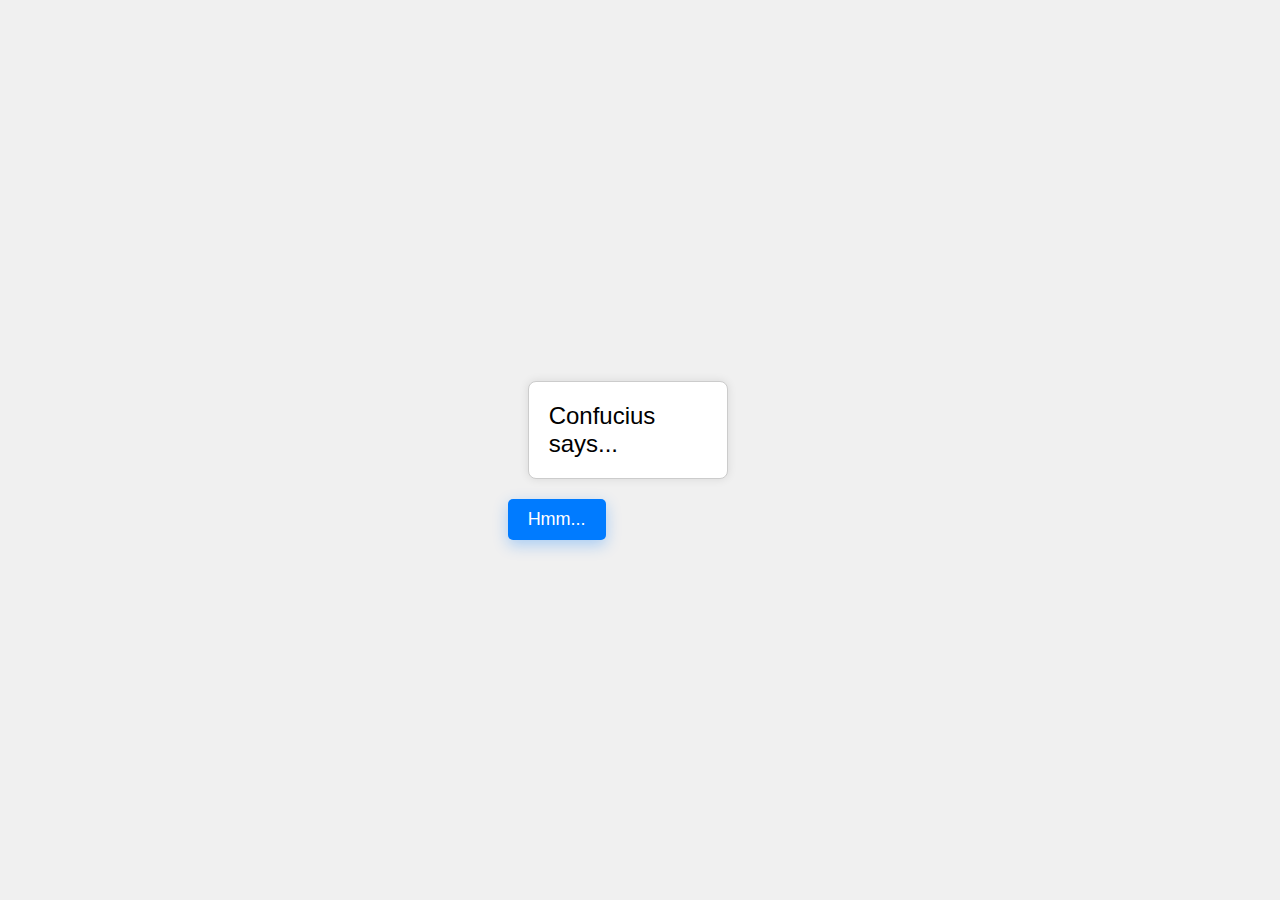
==== Confucius/index.html @ f44af802 "Add files via upload" ====
<!DOCTYPE html>
<html lang="pl">
<head>
    <meta charset="UTF-8">
    <meta name="viewport" content="width=device-width, initial-scale=1.0">
    <title>Maksymy Konfucjusza</title>
    <link rel="stylesheet" href="styles/styles.css">
</head>
<body>

<div class="container">
    <div class="quote" id="quoteDisplay">Confucius says...</div>
    <button class="button" onclick="showRandomQuote()">Hmm...</button>
</div>

<script src="main.js"></script>

</body>
</html>
---- Confucius/styles/styles.css ----
body {
    font-family: Arial, sans-serif;
    display: flex;
    flex-direction: column;
    align-items: center;
    justify-content: center;
    height: 100vh;
    margin: 0;
    background-color: #f0f0f0;
}
#quoteContainer {
    display: flex;
    flex-direction: column;
    align-items: center;
    text-align: center;
}
#quoteDisplay {
    font-size: 24px;
    margin: 20px;
    padding: 20px;
    border: 1px solid #ccc;
    background-color: #fff;
    width: 60%;
    border-radius: 8px;
    box-shadow: 0 0 10px rgba(0,0,0,0.1);
}
button {
    padding: 10px 20px;
    font-size: 18px;
    cursor: pointer;
    border: none;
    border-radius: 5px;
    background-color: #007BFF;
    color: white;
    box-shadow: 0 5px 15px rgba(0, 123, 255, 0.3);
    transition: background-color 0.3s ease;
}
button:hover {
    background-color: #0056b3;
}
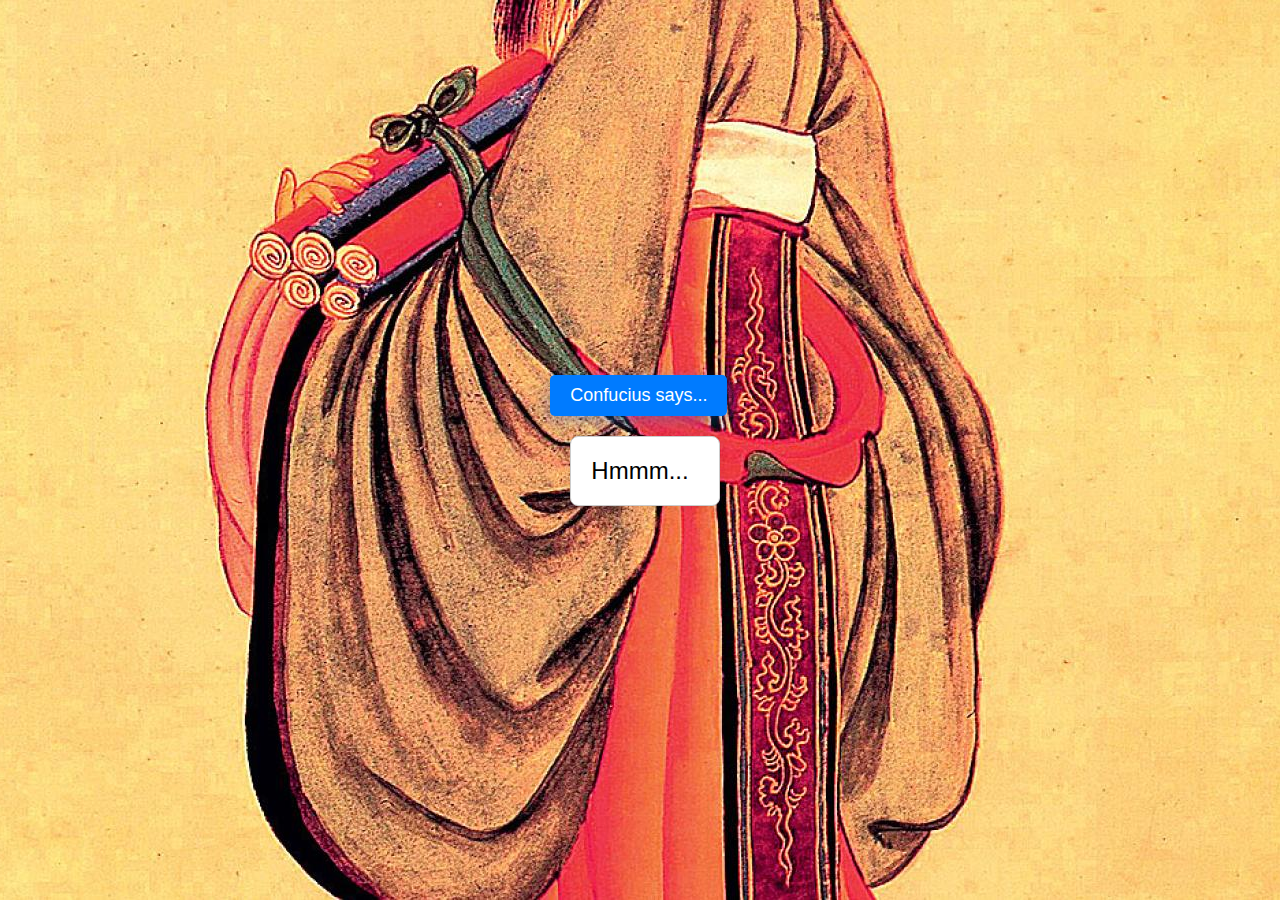
==== commit 74cd8a2a: "Add files via upload" ====
--- a/Confucius/index.html
+++ b/Confucius/index.html
@@ -9,8 +9,9 @@
 <body>
 
 <div class="container">
-    <div class="quote" id="quoteDisplay">Confucius says...</div>
-    <button class="button" onclick="showRandomQuote()">Hmm...</button>
+    <button class="button" onclick="showRandomQuote()">Confucius says...</button>
+    <div class="quote" id="quoteDisplay">Hmmm...</div>
+    
 </div>
 
 <script src="main.js"></script>
--- a/Confucius/styles/styles.css
+++ b/Confucius/styles/styles.css
@@ -7,6 +7,10 @@
     height: 100vh;
     margin: 0;
     background-color: #f0f0f0;
+    background-image: url('../img/background.jpeg');
+    background-size: cover;
+    background-position: center;
+    background-repeat: no-repeat;
 }
 #quoteContainer {
     display: flex;
